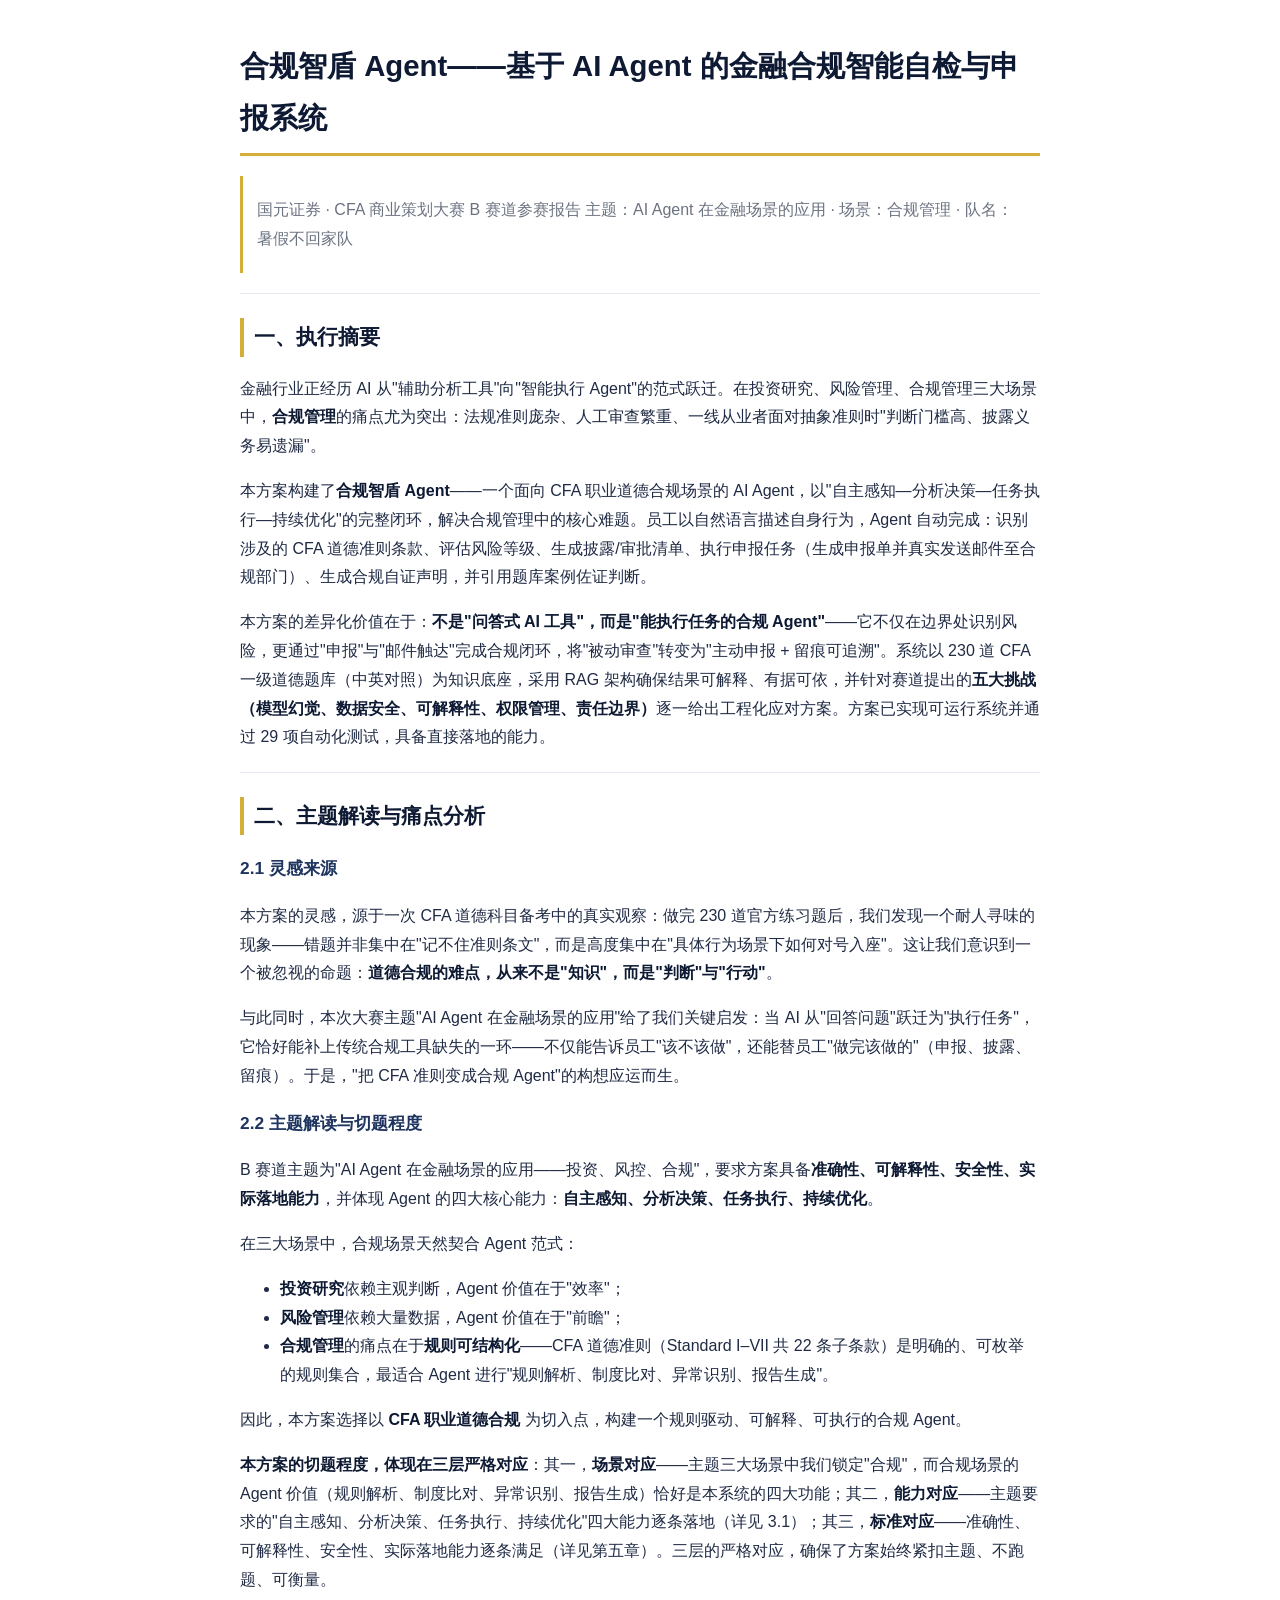
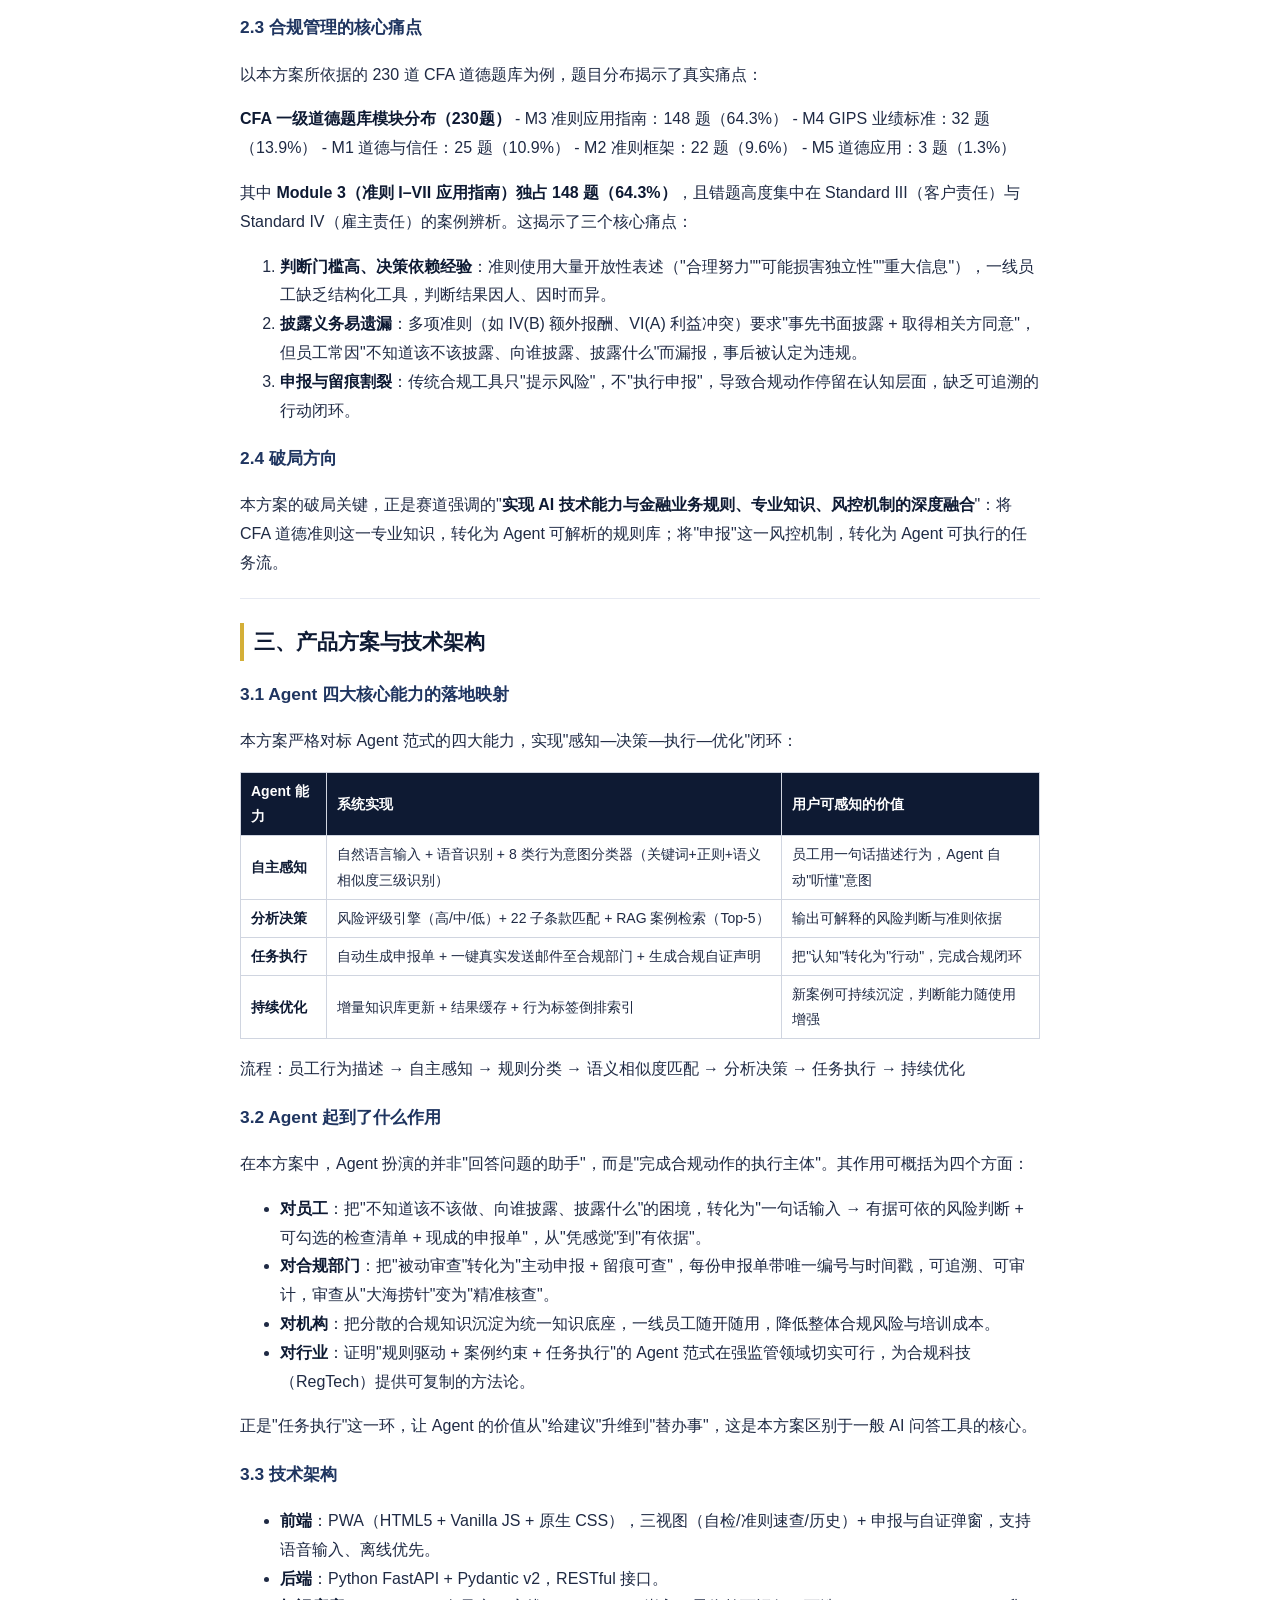
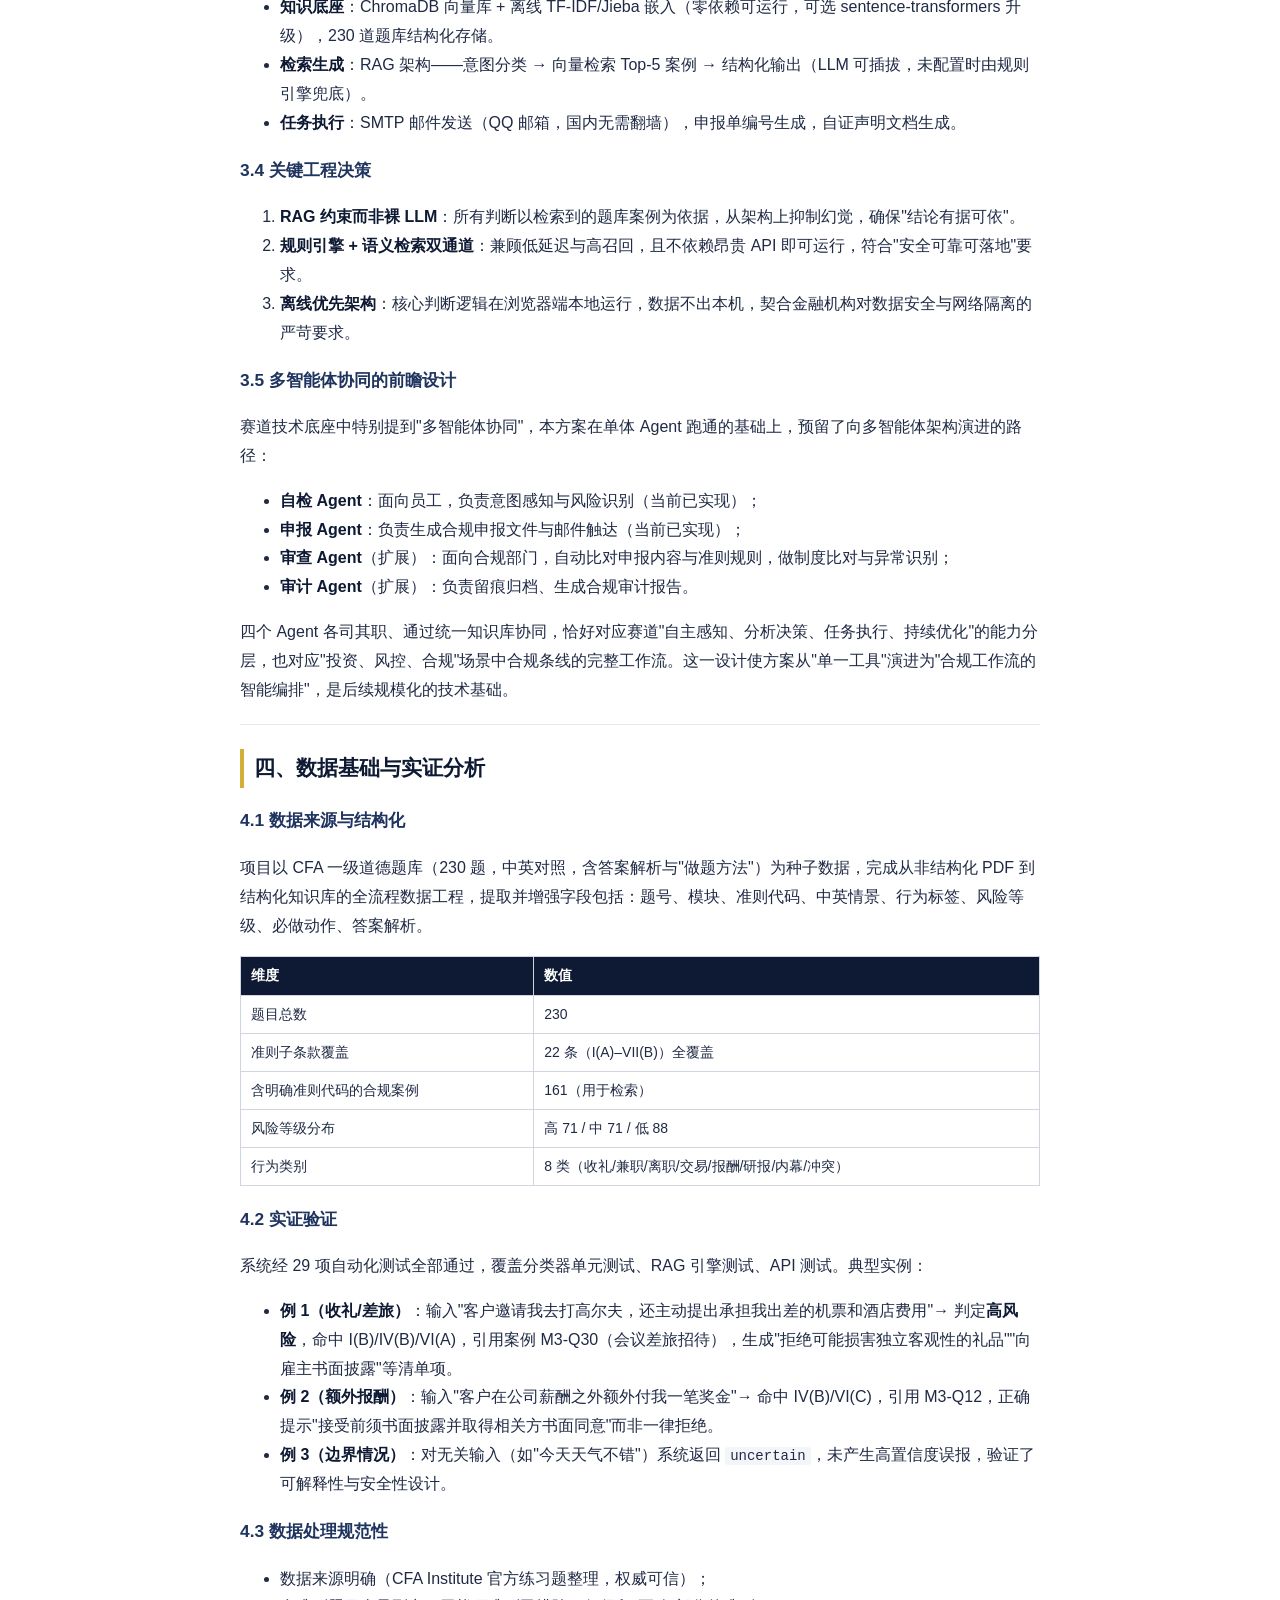
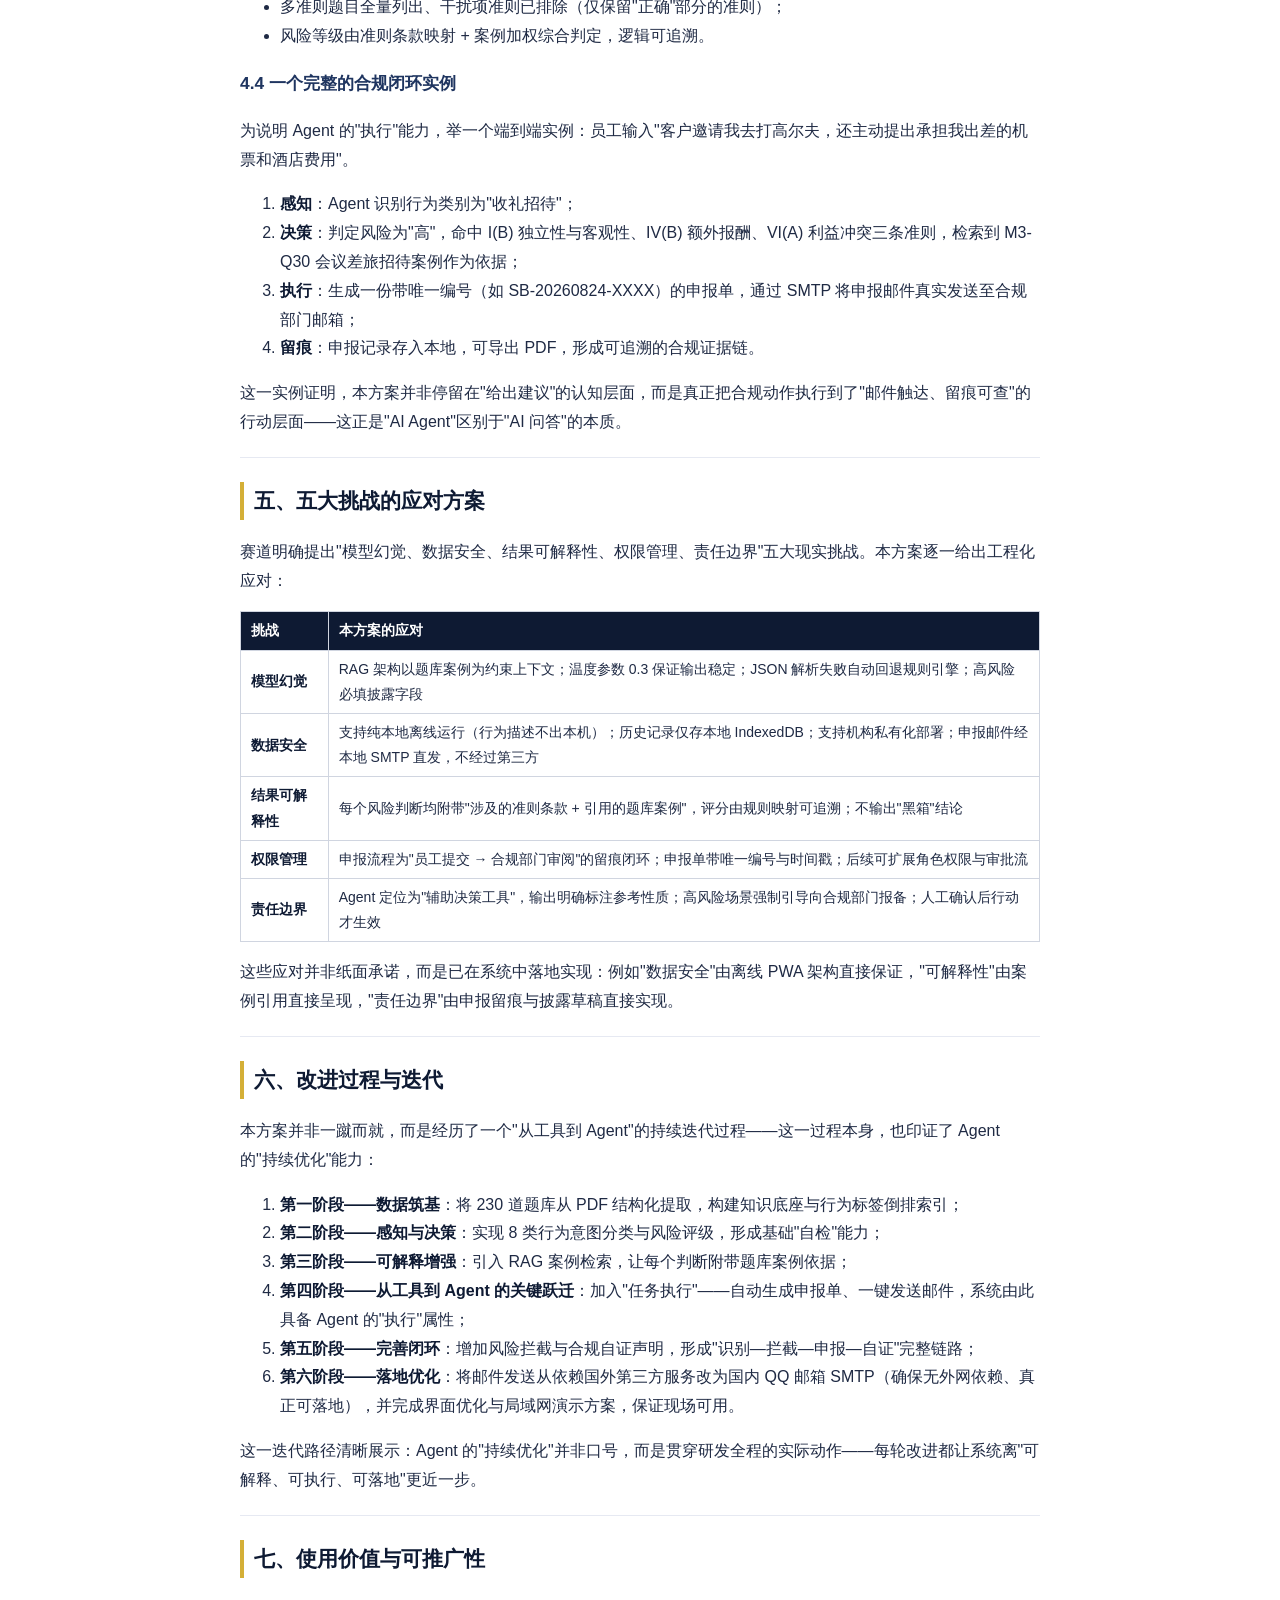
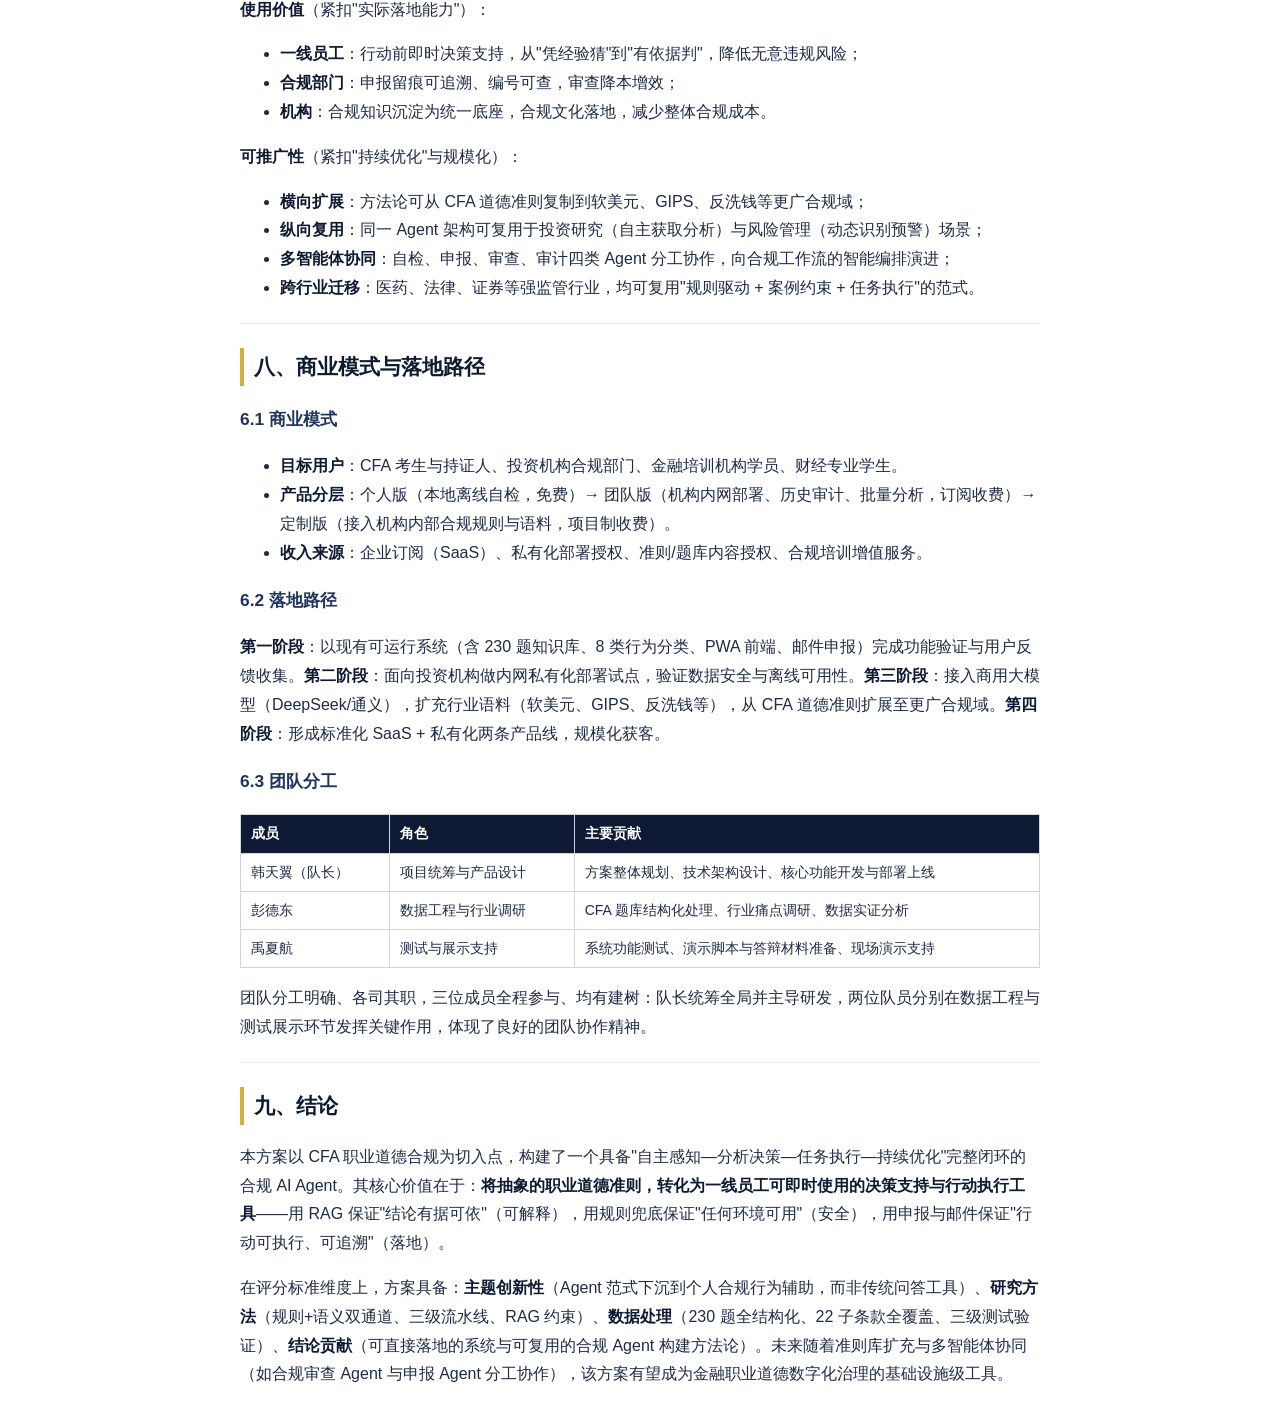
==== 商策报告_临时.html @ c7eb1883 "feat: 重做PPT(16页)带演讲备注，覆盖5要点+改进过程+可推广性" ====
<!DOCTYPE html><html><head><meta charset='utf-8'>
    <style>
      @page { size: A4; margin: 2cm; }
      body { font-family: "Microsoft YaHei", "PingFang SC", sans-serif; font-size: 12pt; line-height: 1.8; color: #1f2a44; max-width: 800px; margin: 0 auto; padding: 20px; }
      h1 { color: #0e1a33; border-bottom: 3px solid #d4af37; padding-bottom: 8px; font-size: 22pt; }
      h2 { color: #0e1a33; margin-top: 24px; font-size: 16pt; border-left: 4px solid #d4af37; padding-left: 10px; }
      h3 { color: #1f3560; font-size: 13pt; }
      table { border-collapse: collapse; width: 100%; margin: 12px 0; font-size: 10.5pt; }
      th, td { border: 1px solid #d0d5e0; padding: 6px 10px; text-align: left; }
      th { background: #0e1a33; color: #fff; }
      blockquote { color: #6b7280; border-left: 3px solid #d4af37; margin: 10px 0; padding: 4px 14px; }
      code { background: #f3f5f9; padding: 1px 5px; border-radius: 3px; font-size: 10.5pt; }
      pre { background: #f3f5f9; padding: 12px; border-radius: 6px; overflow-x: auto; }
      strong { color: #0e1a33; }
      hr { border: none; border-top: 1px solid #e6e9f2; margin: 20px 0; }
    </style>
    </head><body><h1>合规智盾 Agent——基于 AI Agent 的金融合规智能自检与申报系统</h1>
<blockquote>
<p>国元证券 · CFA 商业策划大赛 B 赛道参赛报告
主题：AI Agent 在金融场景的应用 · 场景：合规管理 · 队名：暑假不回家队</p>
</blockquote>
<hr />
<h2>一、执行摘要</h2>
<p>金融行业正经历 AI 从"辅助分析工具"向"智能执行 Agent"的范式跃迁。在投资研究、风险管理、合规管理三大场景中，<strong>合规管理</strong>的痛点尤为突出：法规准则庞杂、人工审查繁重、一线从业者面对抽象准则时"判断门槛高、披露义务易遗漏"。</p>
<p>本方案构建了<strong>合规智盾 Agent</strong>——一个面向 CFA 职业道德合规场景的 AI Agent，以"自主感知—分析决策—任务执行—持续优化"的完整闭环，解决合规管理中的核心难题。员工以自然语言描述自身行为，Agent 自动完成：识别涉及的 CFA 道德准则条款、评估风险等级、生成披露/审批清单、执行申报任务（生成申报单并真实发送邮件至合规部门）、生成合规自证声明，并引用题库案例佐证判断。</p>
<p>本方案的差异化价值在于：<strong>不是"问答式 AI 工具"，而是"能执行任务的合规 Agent"</strong>——它不仅在边界处识别风险，更通过"申报"与"邮件触达"完成合规闭环，将"被动审查"转变为"主动申报 + 留痕可追溯"。系统以 230 道 CFA 一级道德题库（中英对照）为知识底座，采用 RAG 架构确保结果可解释、有据可依，并针对赛道提出的<strong>五大挑战（模型幻觉、数据安全、可解释性、权限管理、责任边界）</strong>逐一给出工程化应对方案。方案已实现可运行系统并通过 29 项自动化测试，具备直接落地的能力。</p>
<hr />
<h2>二、主题解读与痛点分析</h2>
<h3>2.1 灵感来源</h3>
<p>本方案的灵感，源于一次 CFA 道德科目备考中的真实观察：做完 230 道官方练习题后，我们发现一个耐人寻味的现象——错题并非集中在"记不住准则条文"，而是高度集中在"具体行为场景下如何对号入座"。这让我们意识到一个被忽视的命题：<strong>道德合规的难点，从来不是"知识"，而是"判断"与"行动"</strong>。</p>
<p>与此同时，本次大赛主题"AI Agent 在金融场景的应用"给了我们关键启发：当 AI 从"回答问题"跃迁为"执行任务"，它恰好能补上传统合规工具缺失的一环——不仅能告诉员工"该不该做"，还能替员工"做完该做的"（申报、披露、留痕）。于是，"把 CFA 准则变成合规 Agent"的构想应运而生。</p>
<h3>2.2 主题解读与切题程度</h3>
<p>B 赛道主题为"AI Agent 在金融场景的应用——投资、风控、合规"，要求方案具备<strong>准确性、可解释性、安全性、实际落地能力</strong>，并体现 Agent 的四大核心能力：<strong>自主感知、分析决策、任务执行、持续优化</strong>。</p>
<p>在三大场景中，合规场景天然契合 Agent 范式：</p>
<ul>
<li><strong>投资研究</strong>依赖主观判断，Agent 价值在于"效率"；</li>
<li><strong>风险管理</strong>依赖大量数据，Agent 价值在于"前瞻"；</li>
<li><strong>合规管理</strong>的痛点在于<strong>规则可结构化</strong>——CFA 道德准则（Standard I–VII 共 22 条子条款）是明确的、可枚举的规则集合，最适合 Agent 进行"规则解析、制度比对、异常识别、报告生成"。</li>
</ul>
<p>因此，本方案选择以 <strong>CFA 职业道德合规</strong> 为切入点，构建一个规则驱动、可解释、可执行的合规 Agent。</p>
<p><strong>本方案的切题程度，体现在三层严格对应</strong>：其一，<strong>场景对应</strong>——主题三大场景中我们锁定"合规"，而合规场景的 Agent 价值（规则解析、制度比对、异常识别、报告生成）恰好是本系统的四大功能；其二，<strong>能力对应</strong>——主题要求的"自主感知、分析决策、任务执行、持续优化"四大能力逐条落地（详见 3.1）；其三，<strong>标准对应</strong>——准确性、可解释性、安全性、实际落地能力逐条满足（详见第五章）。三层的严格对应，确保了方案始终紧扣主题、不跑题、可衡量。</p>
<h3>2.3 合规管理的核心痛点</h3>
<p>以本方案所依据的 230 道 CFA 道德题库为例，题目分布揭示了真实痛点：</p>
<p><strong>CFA 一级道德题库模块分布（230题）</strong>
- M3 准则应用指南：148 题（64.3%）
- M4 GIPS 业绩标准：32 题（13.9%）
- M1 道德与信任：25 题（10.9%）
- M2 准则框架：22 题（9.6%）
- M5 道德应用：3 题（1.3%）</p>
<p>其中 <strong>Module 3（准则 I–VII 应用指南）独占 148 题（64.3%）</strong>，且错题高度集中在 Standard III（客户责任）与 Standard IV（雇主责任）的案例辨析。这揭示了三个核心痛点：</p>
<ol>
<li><strong>判断门槛高、决策依赖经验</strong>：准则使用大量开放性表述（"合理努力""可能损害独立性""重大信息"），一线员工缺乏结构化工具，判断结果因人、因时而异。</li>
<li><strong>披露义务易遗漏</strong>：多项准则（如 IV(B) 额外报酬、VI(A) 利益冲突）要求"事先书面披露 + 取得相关方同意"，但员工常因"不知道该不该披露、向谁披露、披露什么"而漏报，事后被认定为违规。</li>
<li><strong>申报与留痕割裂</strong>：传统合规工具只"提示风险"，不"执行申报"，导致合规动作停留在认知层面，缺乏可追溯的行动闭环。</li>
</ol>
<h3>2.4 破局方向</h3>
<p>本方案的破局关键，正是赛道强调的"<strong>实现 AI 技术能力与金融业务规则、专业知识、风控机制的深度融合</strong>"：将 CFA 道德准则这一专业知识，转化为 Agent 可解析的规则库；将"申报"这一风控机制，转化为 Agent 可执行的任务流。</p>
<hr />
<h2>三、产品方案与技术架构</h2>
<h3>3.1 Agent 四大核心能力的落地映射</h3>
<p>本方案严格对标 Agent 范式的四大能力，实现"感知—决策—执行—优化"闭环：</p>
<table>
<thead>
<tr>
<th style="text-align: left;">Agent 能力</th>
<th style="text-align: left;">系统实现</th>
<th style="text-align: left;">用户可感知的价值</th>
</tr>
</thead>
<tbody>
<tr>
<td style="text-align: left;"><strong>自主感知</strong></td>
<td style="text-align: left;">自然语言输入 + 语音识别 + 8 类行为意图分类器（关键词+正则+语义相似度三级识别）</td>
<td style="text-align: left;">员工用一句话描述行为，Agent 自动"听懂"意图</td>
</tr>
<tr>
<td style="text-align: left;"><strong>分析决策</strong></td>
<td style="text-align: left;">风险评级引擎（高/中/低）+ 22 子条款匹配 + RAG 案例检索（Top-5）</td>
<td style="text-align: left;">输出可解释的风险判断与准则依据</td>
</tr>
<tr>
<td style="text-align: left;"><strong>任务执行</strong></td>
<td style="text-align: left;">自动生成申报单 + 一键真实发送邮件至合规部门 + 生成合规自证声明</td>
<td style="text-align: left;">把"认知"转化为"行动"，完成合规闭环</td>
</tr>
<tr>
<td style="text-align: left;"><strong>持续优化</strong></td>
<td style="text-align: left;">增量知识库更新 + 结果缓存 + 行为标签倒排索引</td>
<td style="text-align: left;">新案例可持续沉淀，判断能力随使用增强</td>
</tr>
</tbody>
</table>
<p>流程：员工行为描述 → 自主感知 → 规则分类 → 语义相似度匹配 → 分析决策 → 任务执行 → 持续优化</p>
<h3>3.2 Agent 起到了什么作用</h3>
<p>在本方案中，Agent 扮演的并非"回答问题的助手"，而是"完成合规动作的执行主体"。其作用可概括为四个方面：</p>
<ul>
<li><strong>对员工</strong>：把"不知道该不该做、向谁披露、披露什么"的困境，转化为"一句话输入 → 有据可依的风险判断 + 可勾选的检查清单 + 现成的申报单"，从"凭感觉"到"有依据"。</li>
<li><strong>对合规部门</strong>：把"被动审查"转化为"主动申报 + 留痕可查"，每份申报单带唯一编号与时间戳，可追溯、可审计，审查从"大海捞针"变为"精准核查"。</li>
<li><strong>对机构</strong>：把分散的合规知识沉淀为统一知识底座，一线员工随开随用，降低整体合规风险与培训成本。</li>
<li><strong>对行业</strong>：证明"规则驱动 + 案例约束 + 任务执行"的 Agent 范式在强监管领域切实可行，为合规科技（RegTech）提供可复制的方法论。</li>
</ul>
<p>正是"任务执行"这一环，让 Agent 的价值从"给建议"升维到"替办事"，这是本方案区别于一般 AI 问答工具的核心。</p>
<h3>3.3 技术架构</h3>
<ul>
<li><strong>前端</strong>：PWA（HTML5 + Vanilla JS + 原生 CSS），三视图（自检/准则速查/历史）+ 申报与自证弹窗，支持语音输入、离线优先。</li>
<li><strong>后端</strong>：Python FastAPI + Pydantic v2，RESTful 接口。</li>
<li><strong>知识底座</strong>：ChromaDB 向量库 + 离线 TF-IDF/Jieba 嵌入（零依赖可运行，可选 sentence-transformers 升级），230 道题库结构化存储。</li>
<li><strong>检索生成</strong>：RAG 架构——意图分类 → 向量检索 Top-5 案例 → 结构化输出（LLM 可插拔，未配置时由规则引擎兜底）。</li>
<li><strong>任务执行</strong>：SMTP 邮件发送（QQ 邮箱，国内无需翻墙），申报单编号生成，自证声明文档生成。</li>
</ul>
<h3>3.4 关键工程决策</h3>
<ol>
<li><strong>RAG 约束而非裸 LLM</strong>：所有判断以检索到的题库案例为依据，从架构上抑制幻觉，确保"结论有据可依"。</li>
<li><strong>规则引擎 + 语义检索双通道</strong>：兼顾低延迟与高召回，且不依赖昂贵 API 即可运行，符合"安全可靠可落地"要求。</li>
<li><strong>离线优先架构</strong>：核心判断逻辑在浏览器端本地运行，数据不出本机，契合金融机构对数据安全与网络隔离的严苛要求。</li>
</ol>
<h3>3.5 多智能体协同的前瞻设计</h3>
<p>赛道技术底座中特别提到"多智能体协同"，本方案在单体 Agent 跑通的基础上，预留了向多智能体架构演进的路径：</p>
<ul>
<li><strong>自检 Agent</strong>：面向员工，负责意图感知与风险识别（当前已实现）；</li>
<li><strong>申报 Agent</strong>：负责生成合规申报文件与邮件触达（当前已实现）；</li>
<li><strong>审查 Agent</strong>（扩展）：面向合规部门，自动比对申报内容与准则规则，做制度比对与异常识别；</li>
<li><strong>审计 Agent</strong>（扩展）：负责留痕归档、生成合规审计报告。</li>
</ul>
<p>四个 Agent 各司其职、通过统一知识库协同，恰好对应赛道"自主感知、分析决策、任务执行、持续优化"的能力分层，也对应"投资、风控、合规"场景中合规条线的完整工作流。这一设计使方案从"单一工具"演进为"合规工作流的智能编排"，是后续规模化的技术基础。</p>
<hr />
<h2>四、数据基础与实证分析</h2>
<h3>4.1 数据来源与结构化</h3>
<p>项目以 CFA 一级道德题库（230 题，中英对照，含答案解析与"做题方法"）为种子数据，完成从非结构化 PDF 到结构化知识库的全流程数据工程，提取并增强字段包括：题号、模块、准则代码、中英情景、行为标签、风险等级、必做动作、答案解析。</p>
<table>
<thead>
<tr>
<th style="text-align: left;">维度</th>
<th style="text-align: left;">数值</th>
</tr>
</thead>
<tbody>
<tr>
<td style="text-align: left;">题目总数</td>
<td style="text-align: left;">230</td>
</tr>
<tr>
<td style="text-align: left;">准则子条款覆盖</td>
<td style="text-align: left;">22 条（I(A)–VII(B)）全覆盖</td>
</tr>
<tr>
<td style="text-align: left;">含明确准则代码的合规案例</td>
<td style="text-align: left;">161（用于检索）</td>
</tr>
<tr>
<td style="text-align: left;">风险等级分布</td>
<td style="text-align: left;">高 71 / 中 71 / 低 88</td>
</tr>
<tr>
<td style="text-align: left;">行为类别</td>
<td style="text-align: left;">8 类（收礼/兼职/离职/交易/报酬/研报/内幕/冲突）</td>
</tr>
</tbody>
</table>
<h3>4.2 实证验证</h3>
<p>系统经 29 项自动化测试全部通过，覆盖分类器单元测试、RAG 引擎测试、API 测试。典型实例：</p>
<ul>
<li><strong>例 1（收礼/差旅）</strong>：输入"客户邀请我去打高尔夫，还主动提出承担我出差的机票和酒店费用"→ 判定<strong>高风险</strong>，命中 I(B)/IV(B)/VI(A)，引用案例 M3-Q30（会议差旅招待），生成"拒绝可能损害独立客观性的礼品""向雇主书面披露"等清单项。</li>
<li><strong>例 2（额外报酬）</strong>：输入"客户在公司薪酬之外额外付我一笔奖金"→ 命中 IV(B)/VI(C)，引用 M3-Q12，正确提示"接受前须书面披露并取得相关方书面同意"而非一律拒绝。</li>
<li><strong>例 3（边界情况）</strong>：对无关输入（如"今天天气不错"）系统返回 <code>uncertain</code>，未产生高置信度误报，验证了可解释性与安全性设计。</li>
</ul>
<h3>4.3 数据处理规范性</h3>
<ul>
<li>数据来源明确（CFA Institute 官方练习题整理，权威可信）；</li>
<li>多准则题目全量列出、干扰项准则已排除（仅保留"正确"部分的准则）；</li>
<li>风险等级由准则条款映射 + 案例加权综合判定，逻辑可追溯。</li>
</ul>
<h3>4.4 一个完整的合规闭环实例</h3>
<p>为说明 Agent 的"执行"能力，举一个端到端实例：员工输入"客户邀请我去打高尔夫，还主动提出承担我出差的机票和酒店费用"。</p>
<ol>
<li><strong>感知</strong>：Agent 识别行为类别为"收礼招待"；</li>
<li><strong>决策</strong>：判定风险为"高"，命中 I(B) 独立性与客观性、IV(B) 额外报酬、VI(A) 利益冲突三条准则，检索到 M3-Q30 会议差旅招待案例作为依据；</li>
<li><strong>执行</strong>：生成一份带唯一编号（如 SB-20260824-XXXX）的申报单，通过 SMTP 将申报邮件真实发送至合规部门邮箱；</li>
<li><strong>留痕</strong>：申报记录存入本地，可导出 PDF，形成可追溯的合规证据链。</li>
</ol>
<p>这一实例证明，本方案并非停留在"给出建议"的认知层面，而是真正把合规动作执行到了"邮件触达、留痕可查"的行动层面——这正是"AI Agent"区别于"AI 问答"的本质。</p>
<hr />
<h2>五、五大挑战的应对方案</h2>
<p>赛道明确提出"模型幻觉、数据安全、结果可解释性、权限管理、责任边界"五大现实挑战。本方案逐一给出工程化应对：</p>
<table>
<thead>
<tr>
<th style="text-align: left;">挑战</th>
<th style="text-align: left;">本方案的应对</th>
</tr>
</thead>
<tbody>
<tr>
<td style="text-align: left;"><strong>模型幻觉</strong></td>
<td style="text-align: left;">RAG 架构以题库案例为约束上下文；温度参数 0.3 保证输出稳定；JSON 解析失败自动回退规则引擎；高风险必填披露字段</td>
</tr>
<tr>
<td style="text-align: left;"><strong>数据安全</strong></td>
<td style="text-align: left;">支持纯本地离线运行（行为描述不出本机）；历史记录仅存本地 IndexedDB；支持机构私有化部署；申报邮件经本地 SMTP 直发，不经过第三方</td>
</tr>
<tr>
<td style="text-align: left;"><strong>结果可解释性</strong></td>
<td style="text-align: left;">每个风险判断均附带"涉及的准则条款 + 引用的题库案例"，评分由规则映射可追溯；不输出"黑箱"结论</td>
</tr>
<tr>
<td style="text-align: left;"><strong>权限管理</strong></td>
<td style="text-align: left;">申报流程为"员工提交 → 合规部门审阅"的留痕闭环；申报单带唯一编号与时间戳；后续可扩展角色权限与审批流</td>
</tr>
<tr>
<td style="text-align: left;"><strong>责任边界</strong></td>
<td style="text-align: left;">Agent 定位为"辅助决策工具"，输出明确标注参考性质；高风险场景强制引导向合规部门报备；人工确认后行动才生效</td>
</tr>
</tbody>
</table>
<p>这些应对并非纸面承诺，而是已在系统中落地实现：例如"数据安全"由离线 PWA 架构直接保证，"可解释性"由案例引用直接呈现，"责任边界"由申报留痕与披露草稿直接实现。</p>
<hr />
<h2>六、改进过程与迭代</h2>
<p>本方案并非一蹴而就，而是经历了一个"从工具到 Agent"的持续迭代过程——这一过程本身，也印证了 Agent 的"持续优化"能力：</p>
<ol>
<li><strong>第一阶段——数据筑基</strong>：将 230 道题库从 PDF 结构化提取，构建知识底座与行为标签倒排索引；</li>
<li><strong>第二阶段——感知与决策</strong>：实现 8 类行为意图分类与风险评级，形成基础"自检"能力；</li>
<li><strong>第三阶段——可解释增强</strong>：引入 RAG 案例检索，让每个判断附带题库案例依据；</li>
<li><strong>第四阶段——从工具到 Agent 的关键跃迁</strong>：加入"任务执行"——自动生成申报单、一键发送邮件，系统由此具备 Agent 的"执行"属性；</li>
<li><strong>第五阶段——完善闭环</strong>：增加风险拦截与合规自证声明，形成"识别—拦截—申报—自证"完整链路；</li>
<li><strong>第六阶段——落地优化</strong>：将邮件发送从依赖国外第三方服务改为国内 QQ 邮箱 SMTP（确保无外网依赖、真正可落地），并完成界面优化与局域网演示方案，保证现场可用。</li>
</ol>
<p>这一迭代路径清晰展示：Agent 的"持续优化"并非口号，而是贯穿研发全程的实际动作——每轮改进都让系统离"可解释、可执行、可落地"更近一步。</p>
<hr />
<h2>七、使用价值与可推广性</h2>
<p><strong>使用价值</strong>（紧扣"实际落地能力"）：</p>
<ul>
<li><strong>一线员工</strong>：行动前即时决策支持，从"凭经验猜"到"有依据判"，降低无意违规风险；</li>
<li><strong>合规部门</strong>：申报留痕可追溯、编号可查，审查降本增效；</li>
<li><strong>机构</strong>：合规知识沉淀为统一底座，合规文化落地，减少整体合规成本。</li>
</ul>
<p><strong>可推广性</strong>（紧扣"持续优化"与规模化）：</p>
<ul>
<li><strong>横向扩展</strong>：方法论可从 CFA 道德准则复制到软美元、GIPS、反洗钱等更广合规域；</li>
<li><strong>纵向复用</strong>：同一 Agent 架构可复用于投资研究（自主获取分析）与风险管理（动态识别预警）场景；</li>
<li><strong>多智能体协同</strong>：自检、申报、审查、审计四类 Agent 分工协作，向合规工作流的智能编排演进；</li>
<li><strong>跨行业迁移</strong>：医药、法律、证券等强监管行业，均可复用"规则驱动 + 案例约束 + 任务执行"的范式。</li>
</ul>
<hr />
<h2>八、商业模式与落地路径</h2>
<h3>6.1 商业模式</h3>
<ul>
<li><strong>目标用户</strong>：CFA 考生与持证人、投资机构合规部门、金融培训机构学员、财经专业学生。</li>
<li><strong>产品分层</strong>：个人版（本地离线自检，免费）→ 团队版（机构内网部署、历史审计、批量分析，订阅收费）→ 定制版（接入机构内部合规规则与语料，项目制收费）。</li>
<li><strong>收入来源</strong>：企业订阅（SaaS）、私有化部署授权、准则/题库内容授权、合规培训增值服务。</li>
</ul>
<h3>6.2 落地路径</h3>
<p><strong>第一阶段</strong>：以现有可运行系统（含 230 题知识库、8 类行为分类、PWA 前端、邮件申报）完成功能验证与用户反馈收集。<strong>第二阶段</strong>：面向投资机构做内网私有化部署试点，验证数据安全与离线可用性。<strong>第三阶段</strong>：接入商用大模型（DeepSeek/通义），扩充行业语料（软美元、GIPS、反洗钱等），从 CFA 道德准则扩展至更广合规域。<strong>第四阶段</strong>：形成标准化 SaaS + 私有化两条产品线，规模化获客。</p>
<h3>6.3 团队分工</h3>
<table>
<thead>
<tr>
<th style="text-align: left;">成员</th>
<th style="text-align: left;">角色</th>
<th style="text-align: left;">主要贡献</th>
</tr>
</thead>
<tbody>
<tr>
<td style="text-align: left;">韩天翼（队长）</td>
<td style="text-align: left;">项目统筹与产品设计</td>
<td style="text-align: left;">方案整体规划、技术架构设计、核心功能开发与部署上线</td>
</tr>
<tr>
<td style="text-align: left;">彭德东</td>
<td style="text-align: left;">数据工程与行业调研</td>
<td style="text-align: left;">CFA 题库结构化处理、行业痛点调研、数据实证分析</td>
</tr>
<tr>
<td style="text-align: left;">禹夏航</td>
<td style="text-align: left;">测试与展示支持</td>
<td style="text-align: left;">系统功能测试、演示脚本与答辩材料准备、现场演示支持</td>
</tr>
</tbody>
</table>
<p>团队分工明确、各司其职，三位成员全程参与、均有建树：队长统筹全局并主导研发，两位队员分别在数据工程与测试展示环节发挥关键作用，体现了良好的团队协作精神。</p>
<hr />
<h2>九、结论</h2>
<p>本方案以 CFA 职业道德合规为切入点，构建了一个具备"自主感知—分析决策—任务执行—持续优化"完整闭环的合规 AI Agent。其核心价值在于：<strong>将抽象的职业道德准则，转化为一线员工可即时使用的决策支持与行动执行工具</strong>——用 RAG 保证"结论有据可依"（可解释），用规则兜底保证"任何环境可用"（安全），用申报与邮件保证"行动可执行、可追溯"（落地）。</p>
<p>在评分标准维度上，方案具备：<strong>主题创新性</strong>（Agent 范式下沉到个人合规行为辅助，而非传统问答工具）、<strong>研究方法</strong>（规则+语义双通道、三级流水线、RAG 约束）、<strong>数据处理</strong>（230 题全结构化、22 子条款全覆盖、三级测试验证）、<strong>结论贡献</strong>（可直接落地的系统与可复用的合规 Agent 构建方法论）。未来随着准则库扩充与多智能体协同（如合规审查 Agent 与申报 Agent 分工协作），该方案有望成为金融职业道德数字化治理的基础设施级工具。</p></body></html>
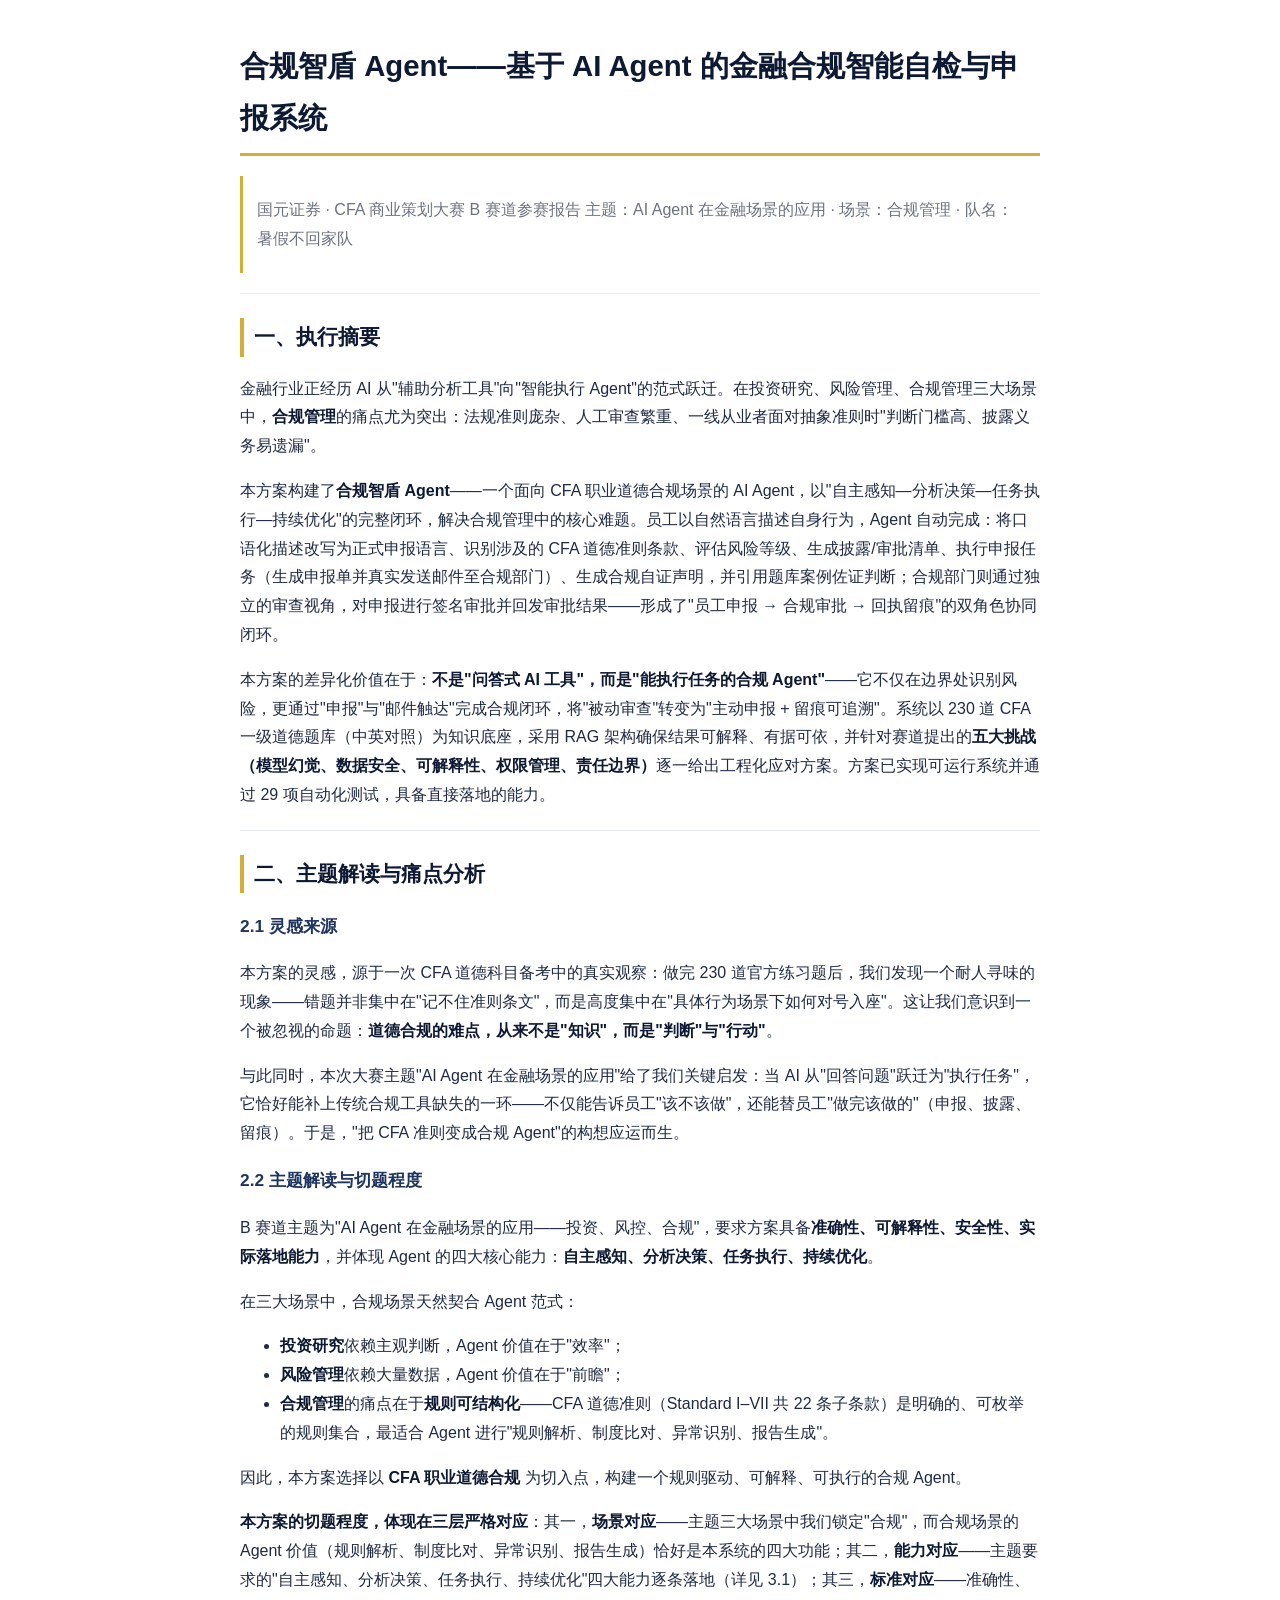
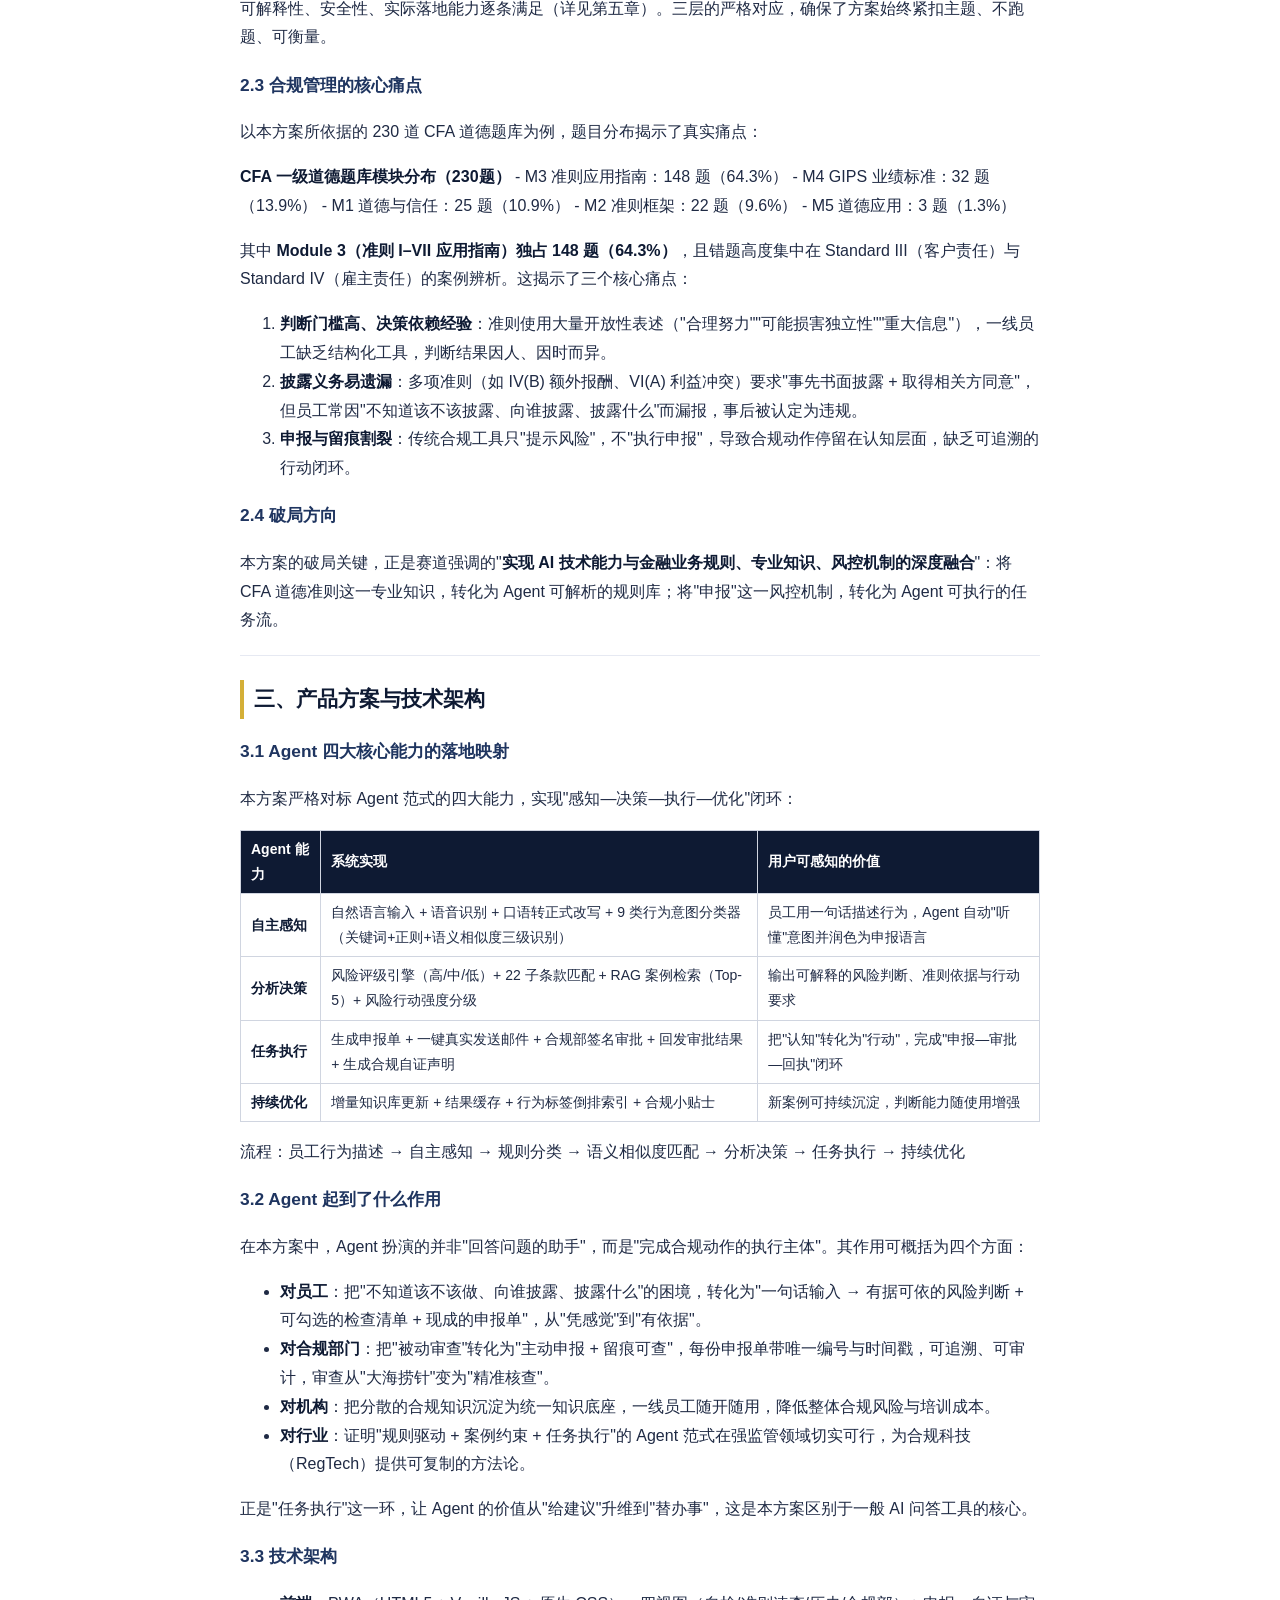
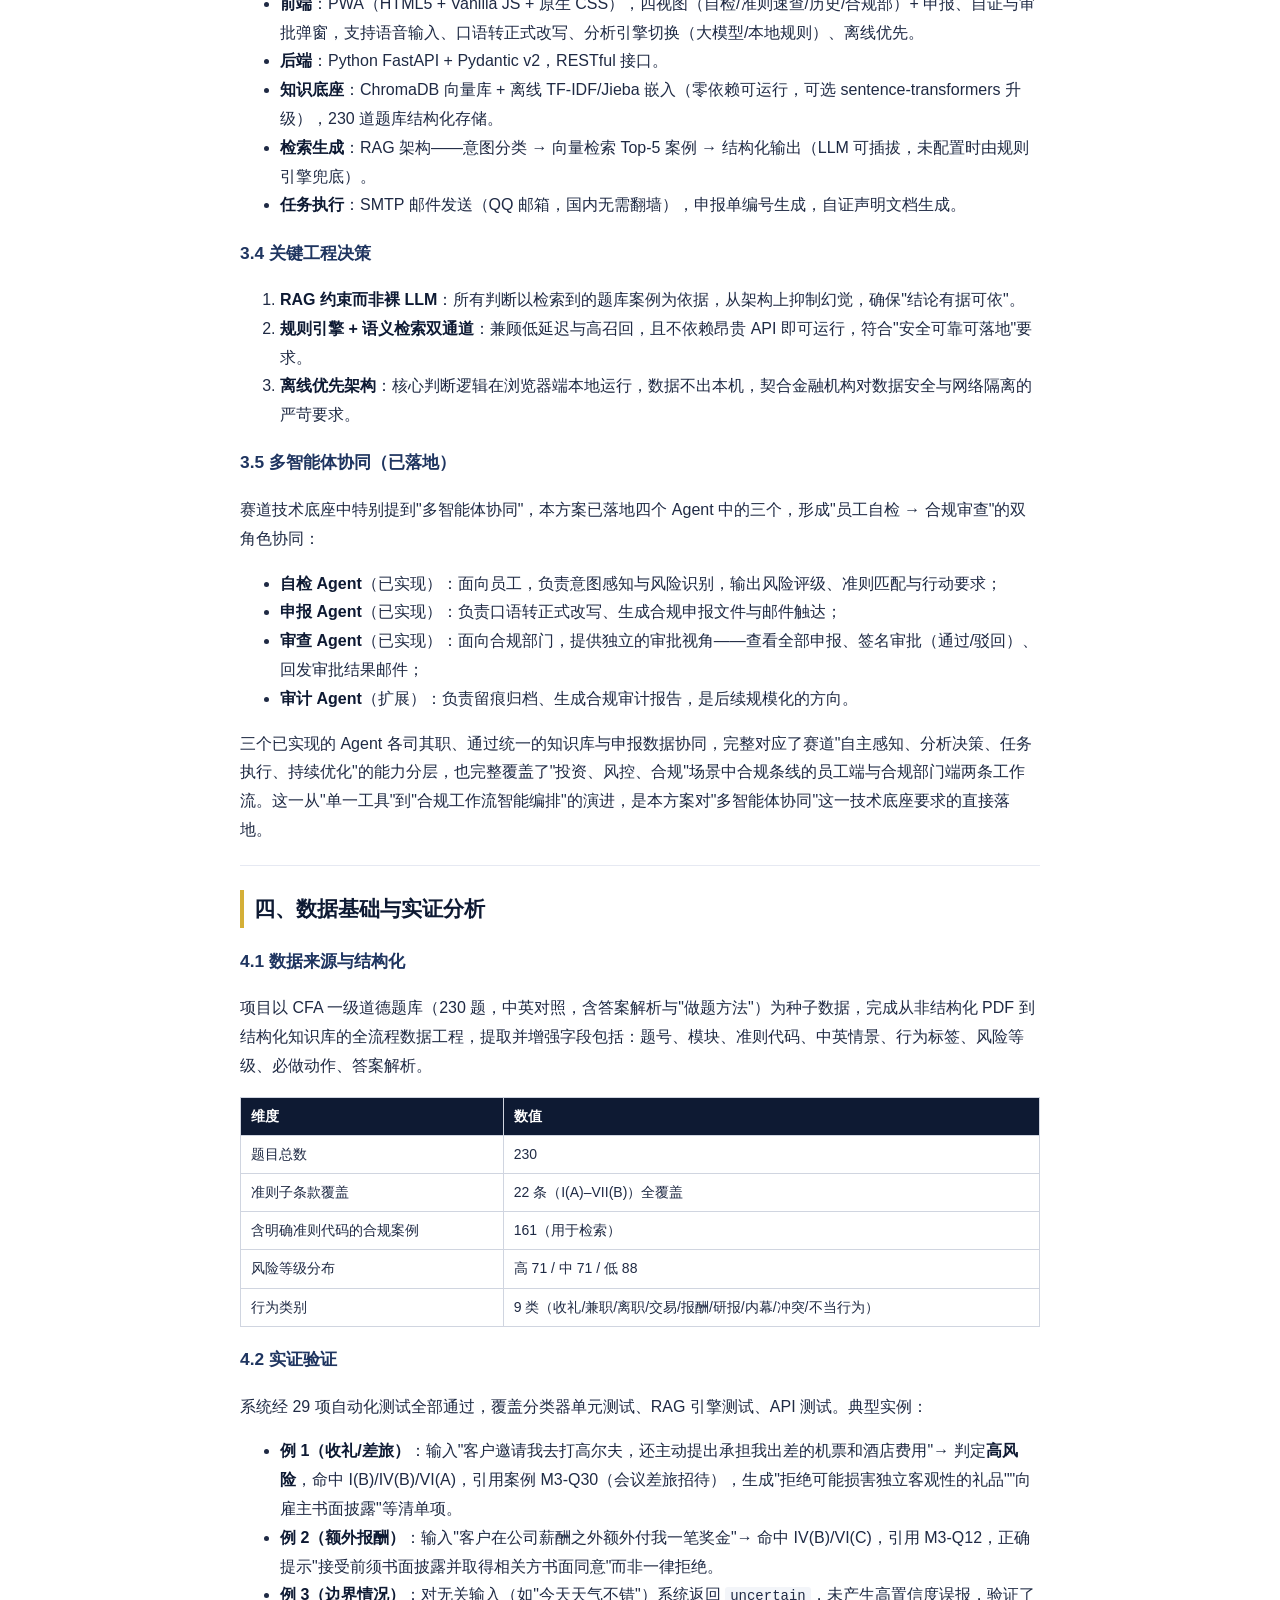
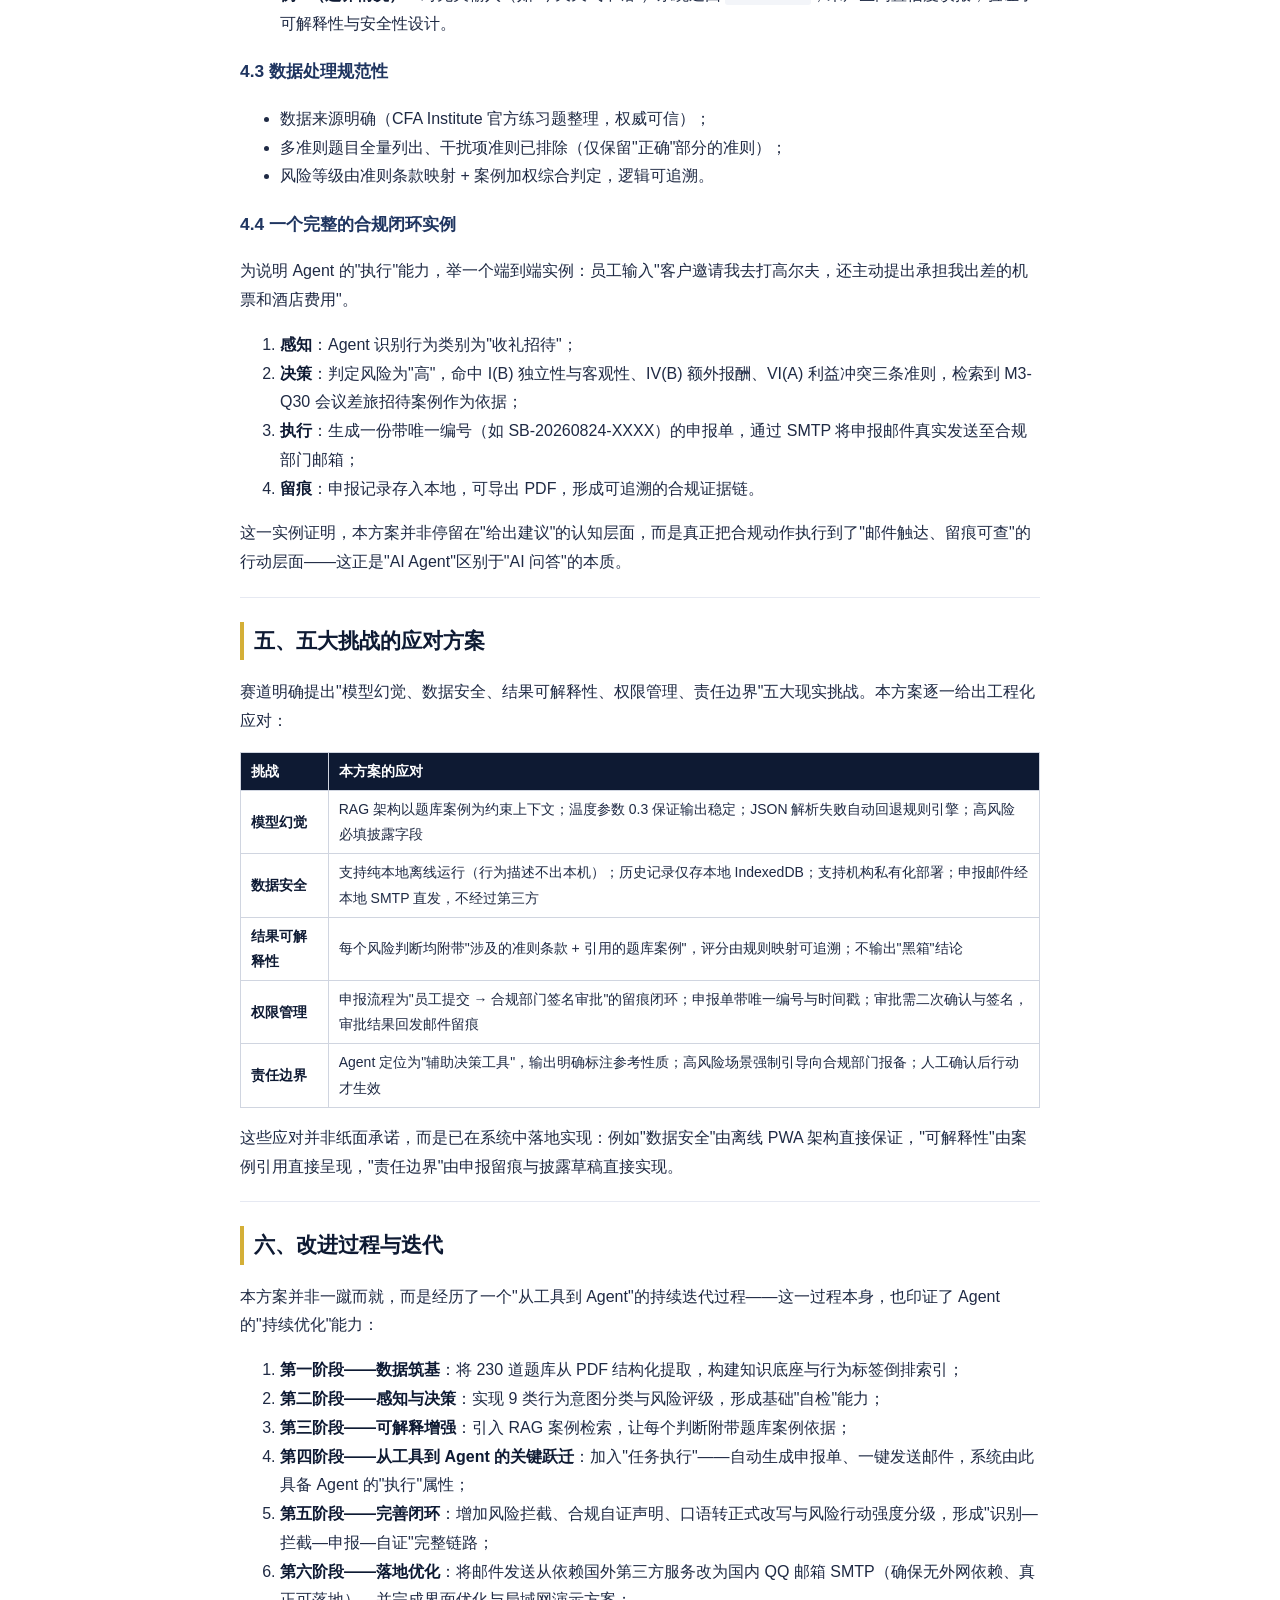
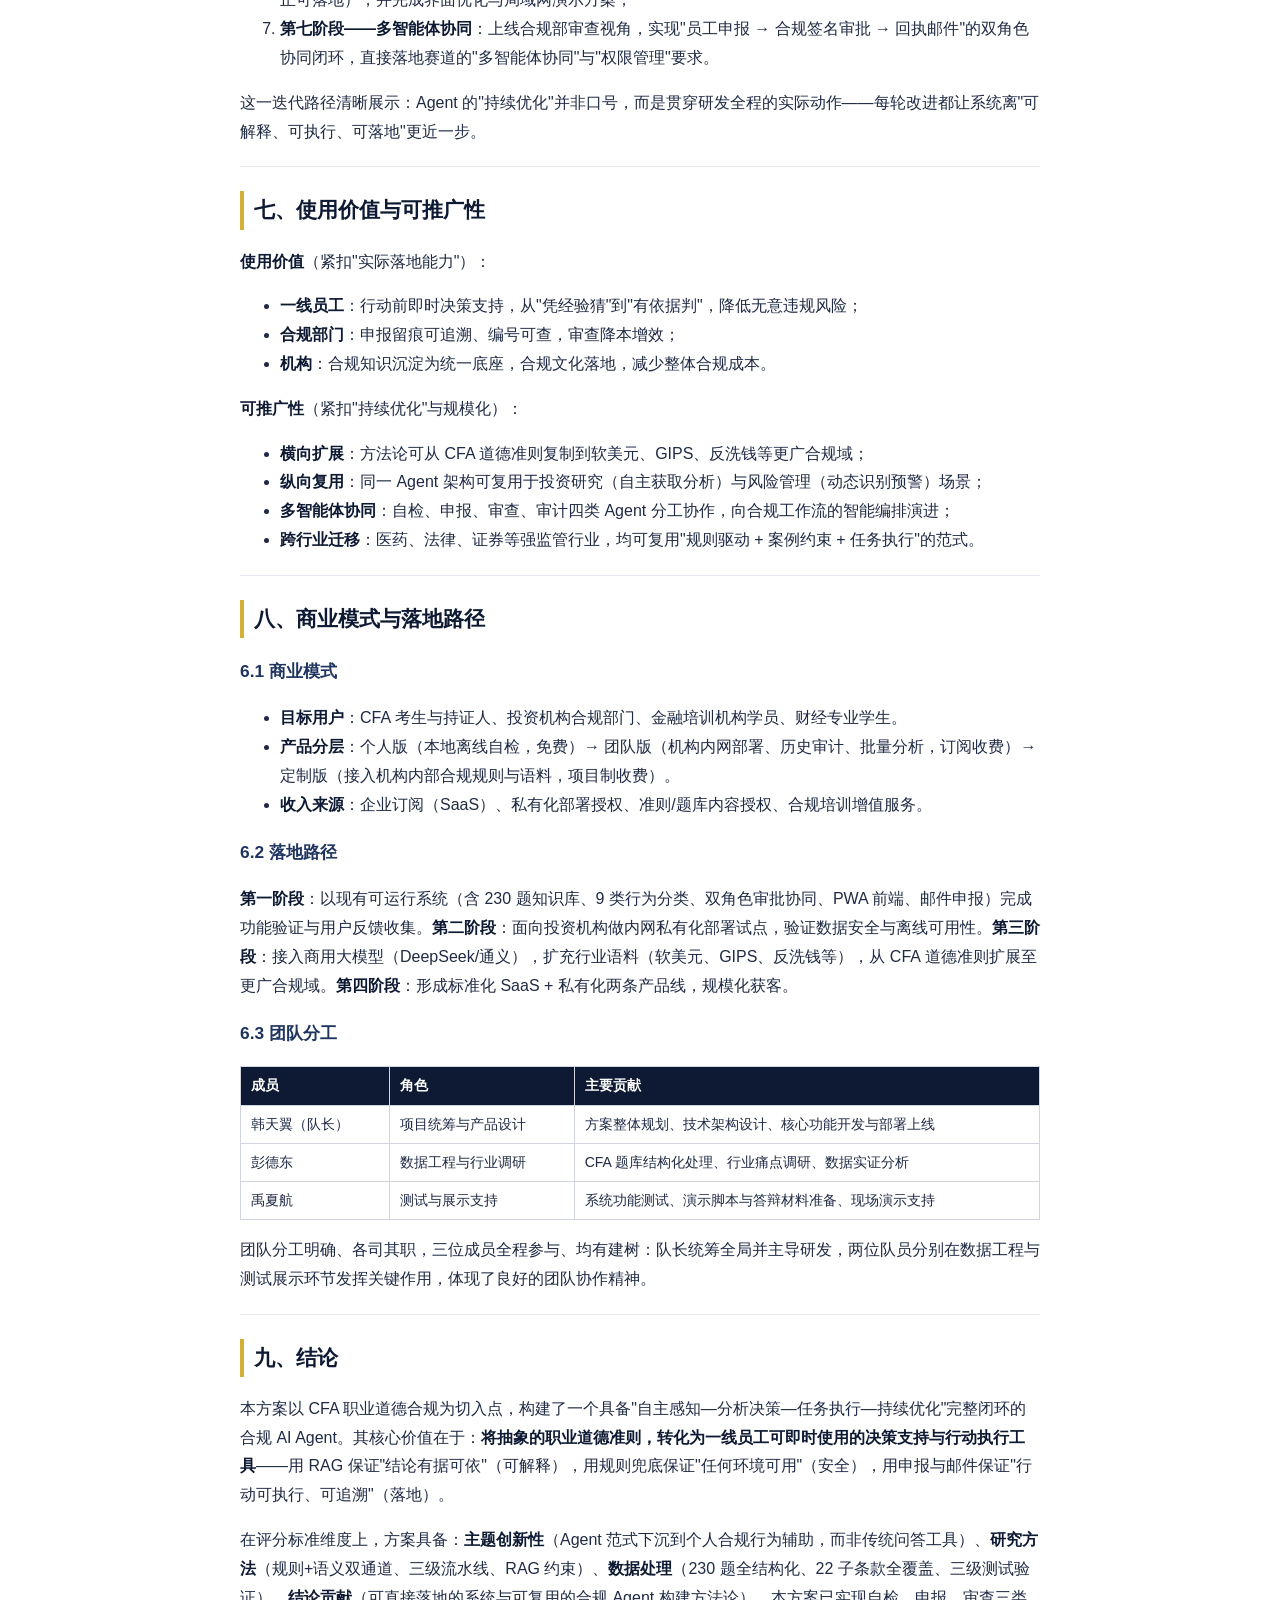
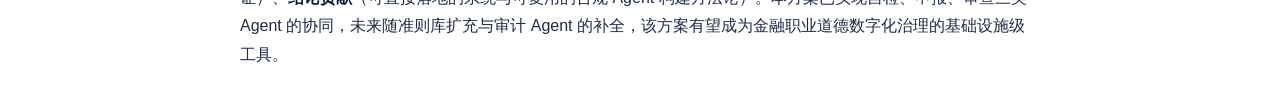
==== commit 85a3835a: "docs: 同步所有新功能到报告/PPT/讲解词/AGENTS/PDF" ====
--- a/商策报告_临时.html
+++ b/商策报告_临时.html
@@ -22,7 +22,7 @@
 <hr />
 <h2>一、执行摘要</h2>
 <p>金融行业正经历 AI 从"辅助分析工具"向"智能执行 Agent"的范式跃迁。在投资研究、风险管理、合规管理三大场景中，<strong>合规管理</strong>的痛点尤为突出：法规准则庞杂、人工审查繁重、一线从业者面对抽象准则时"判断门槛高、披露义务易遗漏"。</p>
-<p>本方案构建了<strong>合规智盾 Agent</strong>——一个面向 CFA 职业道德合规场景的 AI Agent，以"自主感知—分析决策—任务执行—持续优化"的完整闭环，解决合规管理中的核心难题。员工以自然语言描述自身行为，Agent 自动完成：识别涉及的 CFA 道德准则条款、评估风险等级、生成披露/审批清单、执行申报任务（生成申报单并真实发送邮件至合规部门）、生成合规自证声明，并引用题库案例佐证判断。</p>
+<p>本方案构建了<strong>合规智盾 Agent</strong>——一个面向 CFA 职业道德合规场景的 AI Agent，以"自主感知—分析决策—任务执行—持续优化"的完整闭环，解决合规管理中的核心难题。员工以自然语言描述自身行为，Agent 自动完成：将口语化描述改写为正式申报语言、识别涉及的 CFA 道德准则条款、评估风险等级、生成披露/审批清单、执行申报任务（生成申报单并真实发送邮件至合规部门）、生成合规自证声明，并引用题库案例佐证判断；合规部门则通过独立的审查视角，对申报进行签名审批并回发审批结果——形成了"员工申报 → 合规审批 → 回执留痕"的双角色协同闭环。</p>
 <p>本方案的差异化价值在于：<strong>不是"问答式 AI 工具"，而是"能执行任务的合规 Agent"</strong>——它不仅在边界处识别风险，更通过"申报"与"邮件触达"完成合规闭环，将"被动审查"转变为"主动申报 + 留痕可追溯"。系统以 230 道 CFA 一级道德题库（中英对照）为知识底座，采用 RAG 架构确保结果可解释、有据可依，并针对赛道提出的<strong>五大挑战（模型幻觉、数据安全、可解释性、权限管理、责任边界）</strong>逐一给出工程化应对方案。方案已实现可运行系统并通过 29 项自动化测试，具备直接落地的能力。</p>
 <hr />
 <h2>二、主题解读与痛点分析</h2>
@@ -70,22 +70,22 @@
 <tbody>
 <tr>
 <td style="text-align: left;"><strong>自主感知</strong></td>
-<td style="text-align: left;">自然语言输入 + 语音识别 + 8 类行为意图分类器（关键词+正则+语义相似度三级识别）</td>
-<td style="text-align: left;">员工用一句话描述行为，Agent 自动"听懂"意图</td>
+<td style="text-align: left;">自然语言输入 + 语音识别 + 口语转正式改写 + 9 类行为意图分类器（关键词+正则+语义相似度三级识别）</td>
+<td style="text-align: left;">员工用一句话描述行为，Agent 自动"听懂"意图并润色为申报语言</td>
 </tr>
 <tr>
 <td style="text-align: left;"><strong>分析决策</strong></td>
-<td style="text-align: left;">风险评级引擎（高/中/低）+ 22 子条款匹配 + RAG 案例检索（Top-5）</td>
-<td style="text-align: left;">输出可解释的风险判断与准则依据</td>
+<td style="text-align: left;">风险评级引擎（高/中/低）+ 22 子条款匹配 + RAG 案例检索（Top-5）+ 风险行动强度分级</td>
+<td style="text-align: left;">输出可解释的风险判断、准则依据与行动要求</td>
 </tr>
 <tr>
 <td style="text-align: left;"><strong>任务执行</strong></td>
-<td style="text-align: left;">自动生成申报单 + 一键真实发送邮件至合规部门 + 生成合规自证声明</td>
-<td style="text-align: left;">把"认知"转化为"行动"，完成合规闭环</td>
+<td style="text-align: left;">生成申报单 + 一键真实发送邮件 + 合规部签名审批 + 回发审批结果 + 生成合规自证声明</td>
+<td style="text-align: left;">把"认知"转化为"行动"，完成"申报—审批—回执"闭环</td>
 </tr>
 <tr>
 <td style="text-align: left;"><strong>持续优化</strong></td>
-<td style="text-align: left;">增量知识库更新 + 结果缓存 + 行为标签倒排索引</td>
+<td style="text-align: left;">增量知识库更新 + 结果缓存 + 行为标签倒排索引 + 合规小贴士</td>
 <td style="text-align: left;">新案例可持续沉淀，判断能力随使用增强</td>
 </tr>
 </tbody>
@@ -102,7 +102,7 @@
 <p>正是"任务执行"这一环，让 Agent 的价值从"给建议"升维到"替办事"，这是本方案区别于一般 AI 问答工具的核心。</p>
 <h3>3.3 技术架构</h3>
 <ul>
-<li><strong>前端</strong>：PWA（HTML5 + Vanilla JS + 原生 CSS），三视图（自检/准则速查/历史）+ 申报与自证弹窗，支持语音输入、离线优先。</li>
+<li><strong>前端</strong>：PWA（HTML5 + Vanilla JS + 原生 CSS），四视图（自检/准则速查/历史/合规部）+ 申报、自证与审批弹窗，支持语音输入、口语转正式改写、分析引擎切换（大模型/本地规则）、离线优先。</li>
 <li><strong>后端</strong>：Python FastAPI + Pydantic v2，RESTful 接口。</li>
 <li><strong>知识底座</strong>：ChromaDB 向量库 + 离线 TF-IDF/Jieba 嵌入（零依赖可运行，可选 sentence-transformers 升级），230 道题库结构化存储。</li>
 <li><strong>检索生成</strong>：RAG 架构——意图分类 → 向量检索 Top-5 案例 → 结构化输出（LLM 可插拔，未配置时由规则引擎兜底）。</li>
@@ -114,15 +114,15 @@
 <li><strong>规则引擎 + 语义检索双通道</strong>：兼顾低延迟与高召回，且不依赖昂贵 API 即可运行，符合"安全可靠可落地"要求。</li>
 <li><strong>离线优先架构</strong>：核心判断逻辑在浏览器端本地运行，数据不出本机，契合金融机构对数据安全与网络隔离的严苛要求。</li>
 </ol>
-<h3>3.5 多智能体协同的前瞻设计</h3>
-<p>赛道技术底座中特别提到"多智能体协同"，本方案在单体 Agent 跑通的基础上，预留了向多智能体架构演进的路径：</p>
-<ul>
-<li><strong>自检 Agent</strong>：面向员工，负责意图感知与风险识别（当前已实现）；</li>
-<li><strong>申报 Agent</strong>：负责生成合规申报文件与邮件触达（当前已实现）；</li>
-<li><strong>审查 Agent</strong>（扩展）：面向合规部门，自动比对申报内容与准则规则，做制度比对与异常识别；</li>
-<li><strong>审计 Agent</strong>（扩展）：负责留痕归档、生成合规审计报告。</li>
-</ul>
-<p>四个 Agent 各司其职、通过统一知识库协同，恰好对应赛道"自主感知、分析决策、任务执行、持续优化"的能力分层，也对应"投资、风控、合规"场景中合规条线的完整工作流。这一设计使方案从"单一工具"演进为"合规工作流的智能编排"，是后续规模化的技术基础。</p>
+<h3>3.5 多智能体协同（已落地）</h3>
+<p>赛道技术底座中特别提到"多智能体协同"，本方案已落地四个 Agent 中的三个，形成"员工自检 → 合规审查"的双角色协同：</p>
+<ul>
+<li><strong>自检 Agent</strong>（已实现）：面向员工，负责意图感知与风险识别，输出风险评级、准则匹配与行动要求；</li>
+<li><strong>申报 Agent</strong>（已实现）：负责口语转正式改写、生成合规申报文件与邮件触达；</li>
+<li><strong>审查 Agent</strong>（已实现）：面向合规部门，提供独立的审批视角——查看全部申报、签名审批（通过/驳回）、回发审批结果邮件；</li>
+<li><strong>审计 Agent</strong>（扩展）：负责留痕归档、生成合规审计报告，是后续规模化的方向。</li>
+</ul>
+<p>三个已实现的 Agent 各司其职、通过统一的知识库与申报数据协同，完整对应了赛道"自主感知、分析决策、任务执行、持续优化"的能力分层，也完整覆盖了"投资、风控、合规"场景中合规条线的员工端与合规部门端两条工作流。这一从"单一工具"到"合规工作流智能编排"的演进，是本方案对"多智能体协同"这一技术底座要求的直接落地。</p>
 <hr />
 <h2>四、数据基础与实证分析</h2>
 <h3>4.1 数据来源与结构化</h3>
@@ -153,7 +153,7 @@
 </tr>
 <tr>
 <td style="text-align: left;">行为类别</td>
-<td style="text-align: left;">8 类（收礼/兼职/离职/交易/报酬/研报/内幕/冲突）</td>
+<td style="text-align: left;">9 类（收礼/兼职/离职/交易/报酬/研报/内幕/冲突/不当行为）</td>
 </tr>
 </tbody>
 </table>
@@ -204,7 +204,7 @@
 </tr>
 <tr>
 <td style="text-align: left;"><strong>权限管理</strong></td>
-<td style="text-align: left;">申报流程为"员工提交 → 合规部门审阅"的留痕闭环；申报单带唯一编号与时间戳；后续可扩展角色权限与审批流</td>
+<td style="text-align: left;">申报流程为"员工提交 → 合规部门签名审批"的留痕闭环；申报单带唯一编号与时间戳；审批需二次确认与签名，审批结果回发邮件留痕</td>
 </tr>
 <tr>
 <td style="text-align: left;"><strong>责任边界</strong></td>
@@ -218,11 +218,12 @@
 <p>本方案并非一蹴而就，而是经历了一个"从工具到 Agent"的持续迭代过程——这一过程本身，也印证了 Agent 的"持续优化"能力：</p>
 <ol>
 <li><strong>第一阶段——数据筑基</strong>：将 230 道题库从 PDF 结构化提取，构建知识底座与行为标签倒排索引；</li>
-<li><strong>第二阶段——感知与决策</strong>：实现 8 类行为意图分类与风险评级，形成基础"自检"能力；</li>
+<li><strong>第二阶段——感知与决策</strong>：实现 9 类行为意图分类与风险评级，形成基础"自检"能力；</li>
 <li><strong>第三阶段——可解释增强</strong>：引入 RAG 案例检索，让每个判断附带题库案例依据；</li>
 <li><strong>第四阶段——从工具到 Agent 的关键跃迁</strong>：加入"任务执行"——自动生成申报单、一键发送邮件，系统由此具备 Agent 的"执行"属性；</li>
-<li><strong>第五阶段——完善闭环</strong>：增加风险拦截与合规自证声明，形成"识别—拦截—申报—自证"完整链路；</li>
-<li><strong>第六阶段——落地优化</strong>：将邮件发送从依赖国外第三方服务改为国内 QQ 邮箱 SMTP（确保无外网依赖、真正可落地），并完成界面优化与局域网演示方案，保证现场可用。</li>
+<li><strong>第五阶段——完善闭环</strong>：增加风险拦截、合规自证声明、口语转正式改写与风险行动强度分级，形成"识别—拦截—申报—自证"完整链路；</li>
+<li><strong>第六阶段——落地优化</strong>：将邮件发送从依赖国外第三方服务改为国内 QQ 邮箱 SMTP（确保无外网依赖、真正可落地），并完成界面优化与局域网演示方案；</li>
+<li><strong>第七阶段——多智能体协同</strong>：上线合规部审查视角，实现"员工申报 → 合规签名审批 → 回执邮件"的双角色协同闭环，直接落地赛道的"多智能体协同"与"权限管理"要求。</li>
 </ol>
 <p>这一迭代路径清晰展示：Agent 的"持续优化"并非口号，而是贯穿研发全程的实际动作——每轮改进都让系统离"可解释、可执行、可落地"更近一步。</p>
 <hr />
@@ -249,7 +250,7 @@
 <li><strong>收入来源</strong>：企业订阅（SaaS）、私有化部署授权、准则/题库内容授权、合规培训增值服务。</li>
 </ul>
 <h3>6.2 落地路径</h3>
-<p><strong>第一阶段</strong>：以现有可运行系统（含 230 题知识库、8 类行为分类、PWA 前端、邮件申报）完成功能验证与用户反馈收集。<strong>第二阶段</strong>：面向投资机构做内网私有化部署试点，验证数据安全与离线可用性。<strong>第三阶段</strong>：接入商用大模型（DeepSeek/通义），扩充行业语料（软美元、GIPS、反洗钱等），从 CFA 道德准则扩展至更广合规域。<strong>第四阶段</strong>：形成标准化 SaaS + 私有化两条产品线，规模化获客。</p>
+<p><strong>第一阶段</strong>：以现有可运行系统（含 230 题知识库、9 类行为分类、双角色审批协同、PWA 前端、邮件申报）完成功能验证与用户反馈收集。<strong>第二阶段</strong>：面向投资机构做内网私有化部署试点，验证数据安全与离线可用性。<strong>第三阶段</strong>：接入商用大模型（DeepSeek/通义），扩充行业语料（软美元、GIPS、反洗钱等），从 CFA 道德准则扩展至更广合规域。<strong>第四阶段</strong>：形成标准化 SaaS + 私有化两条产品线，规模化获客。</p>
 <h3>6.3 团队分工</h3>
 <table>
 <thead>
@@ -281,4 +282,4 @@
 <hr />
 <h2>九、结论</h2>
 <p>本方案以 CFA 职业道德合规为切入点，构建了一个具备"自主感知—分析决策—任务执行—持续优化"完整闭环的合规 AI Agent。其核心价值在于：<strong>将抽象的职业道德准则，转化为一线员工可即时使用的决策支持与行动执行工具</strong>——用 RAG 保证"结论有据可依"（可解释），用规则兜底保证"任何环境可用"（安全），用申报与邮件保证"行动可执行、可追溯"（落地）。</p>
-<p>在评分标准维度上，方案具备：<strong>主题创新性</strong>（Agent 范式下沉到个人合规行为辅助，而非传统问答工具）、<strong>研究方法</strong>（规则+语义双通道、三级流水线、RAG 约束）、<strong>数据处理</strong>（230 题全结构化、22 子条款全覆盖、三级测试验证）、<strong>结论贡献</strong>（可直接落地的系统与可复用的合规 Agent 构建方法论）。未来随着准则库扩充与多智能体协同（如合规审查 Agent 与申报 Agent 分工协作），该方案有望成为金融职业道德数字化治理的基础设施级工具。</p></body></html>+<p>在评分标准维度上，方案具备：<strong>主题创新性</strong>（Agent 范式下沉到个人合规行为辅助，而非传统问答工具）、<strong>研究方法</strong>（规则+语义双通道、三级流水线、RAG 约束）、<strong>数据处理</strong>（230 题全结构化、22 子条款全覆盖、三级测试验证）、<strong>结论贡献</strong>（可直接落地的系统与可复用的合规 Agent 构建方法论）。本方案已实现自检、申报、审查三类 Agent 的协同，未来随准则库扩充与审计 Agent 的补全，该方案有望成为金融职业道德数字化治理的基础设施级工具。</p></body></html>
